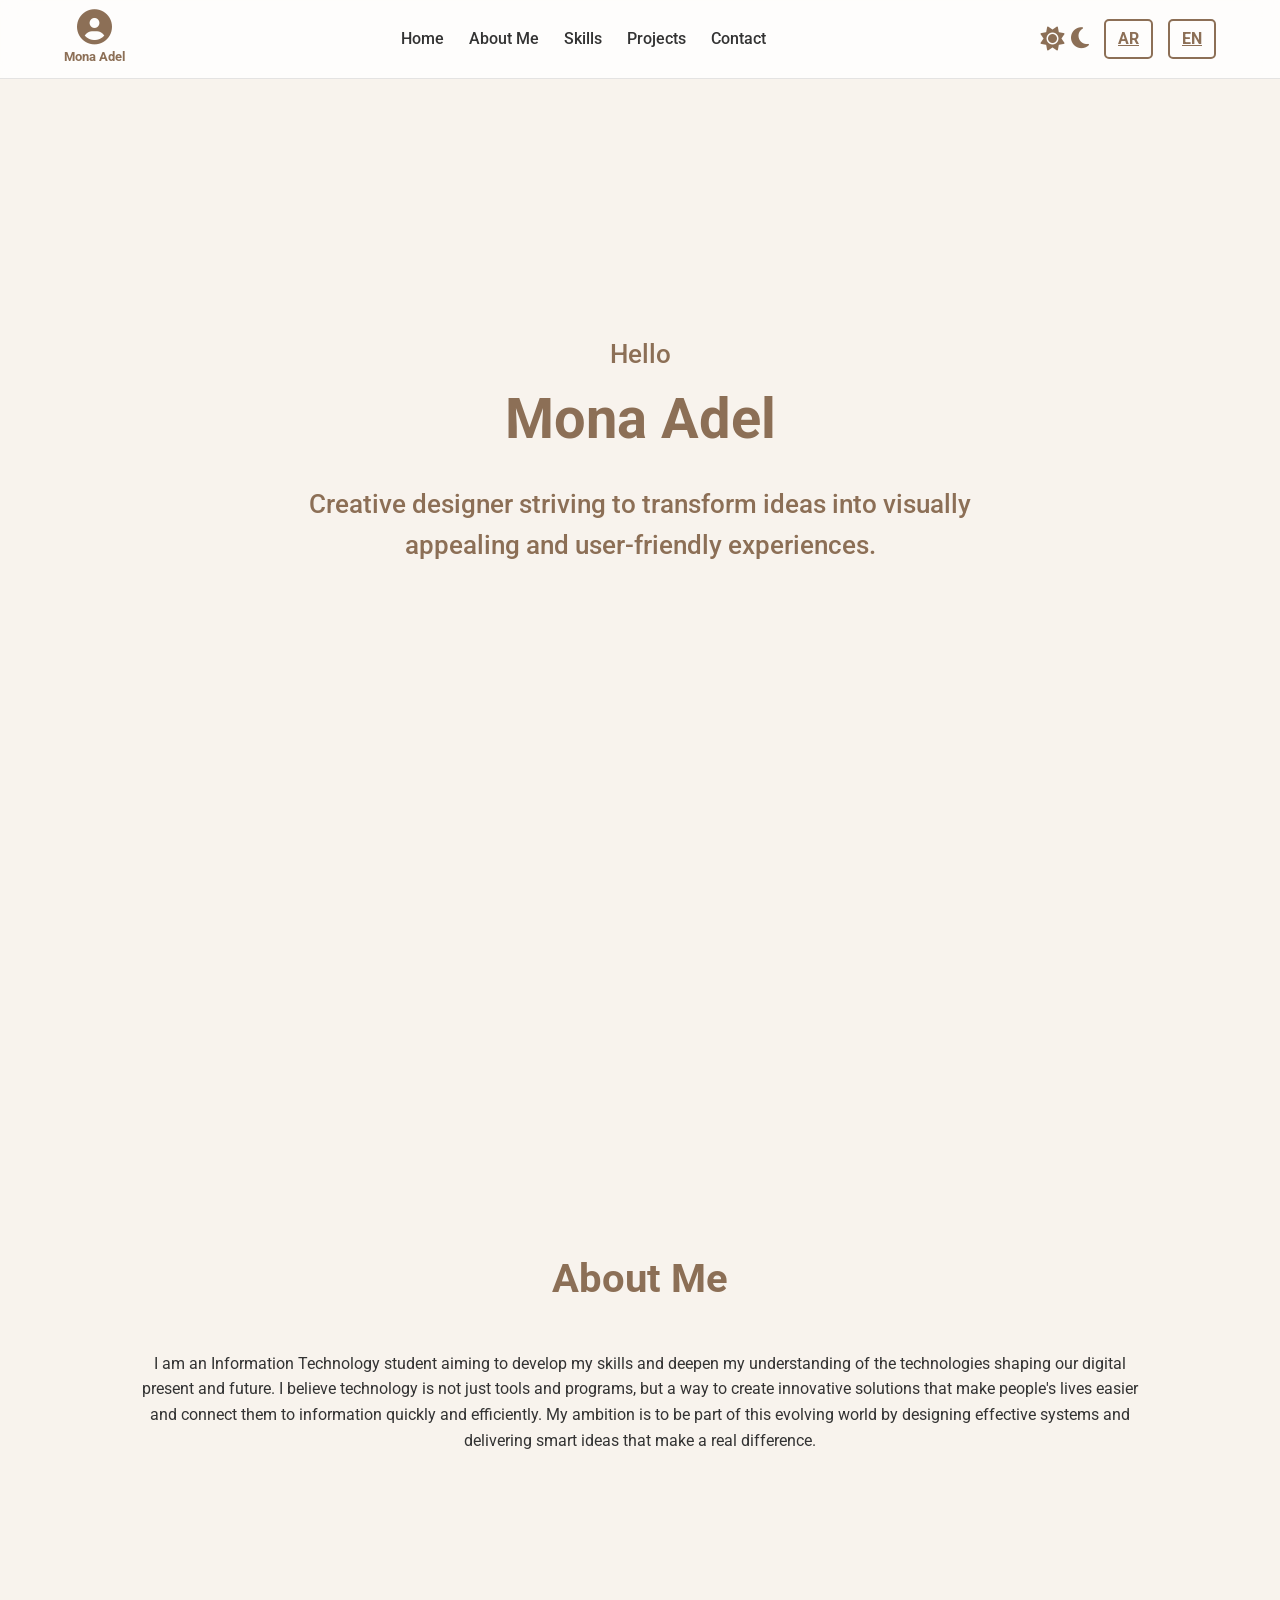
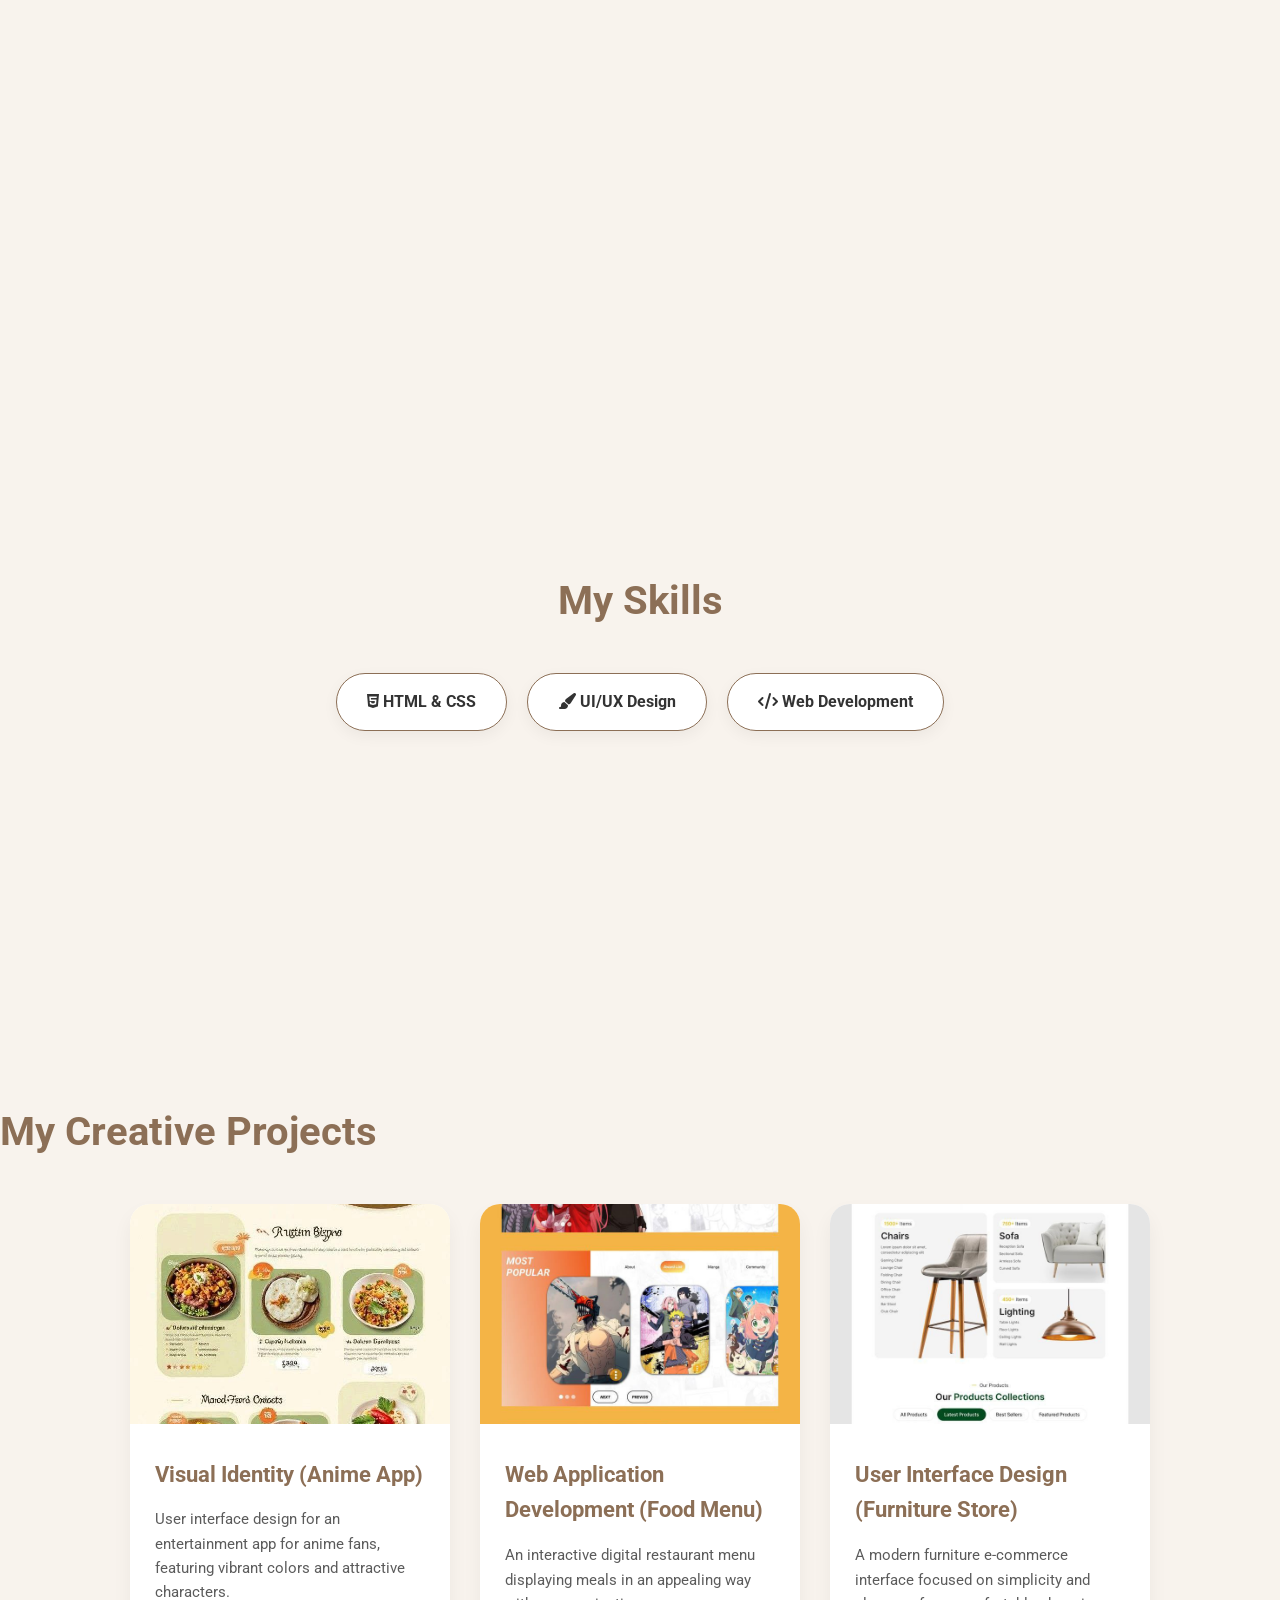
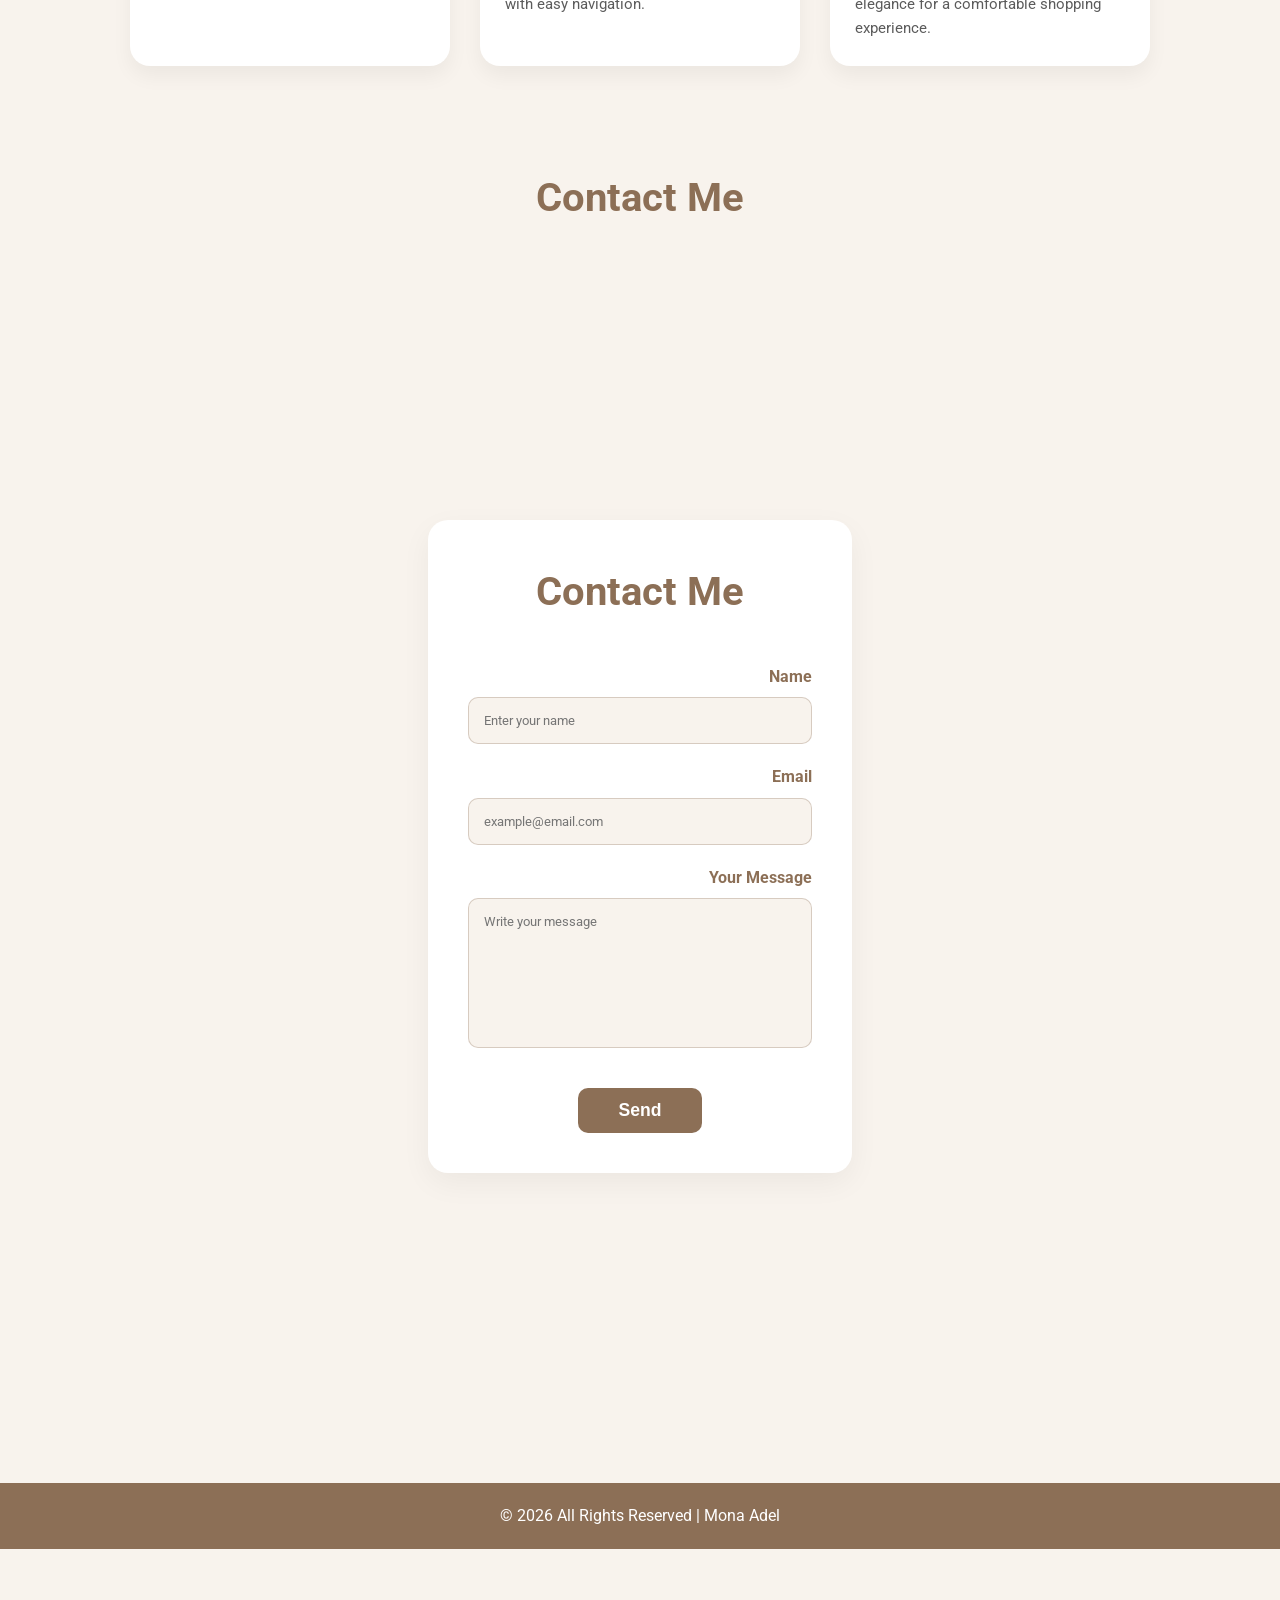
==== index1.html @ 7eb638ac "first version" ====
<!DOCTYPE html>
<html lang="en" dir="ltr">

<head>
    <meta charset="UTF-8">
    <meta name="viewport" content="width=device-width, initial-scale=1.0">
    <title>Mona Adel Page</title>
    <link rel="stylesheet" href="css/style.css">
    <link
        href="https://fonts.googleapis.com/css2?family=Poppins:wght@400;600&family=Roboto:wght@300;400;500&display=swap"
        rel="stylesheet">
    <link rel="stylesheet" href="https://cdnjs.cloudflare.com/ajax/libs/font-awesome/6.5.0/css/all.min.css">
</head>

<body>
    <input type="checkbox" id="dark-mode-toggle" style="display: none;">

    <nav class="navbar">

        <div class="nav-controls">
            <a href="index1.html" class="lang-btn">EN</a>
            <a href="index.html" class="lang-btn">AR</a>
            <label for="dark-mode-toggle" class="theme-icon">
                <i class="fas fa-moon moon-icon"></i>
                <i class="fas fa-sun sun-icon"></i>
            </label>
        </div>

        <ul class="nav-links">
            <li><a href="#contact">Contact</a></li>
            <li><a href="#projects">Projects</a></li>
            <li><a href="#skills">Skills</a></li>
            <li><a href="#about">About Me</a></li>
            <li><a href="#home">Home</a></li>
        </ul>
        </div>
        <div class="profile-section">
            <i class="fa-solid fa-user-circle"></i>
            <span>Mona Adel</span>
        </div>
    </nav>

    <section id="home" class="hero-section">
        <div class="hero-content">
            <p>Hello</p>
            <h1>Mona Adel</h1>
            <p>Creative designer striving to transform ideas into visually appealing and user-friendly experiences.</p>
        </div>
    </section>

    <section id="about" class="full-section">
        <h2 class="section-title">About Me</h2>
        <div class="section-content">
            <p>I am an Information Technology student aiming to develop my skills and deepen my understanding of the
                technologies shaping our digital present and future. I believe technology is not just tools and
                programs, but a way to create innovative solutions that make people's lives easier and connect them to
                information quickly and efficiently. My ambition is to be part of this evolving world by designing
                effective systems and delivering smart ideas that make a real difference.</p>
        </div>
    </section>

    <section id="skills" class="full-section">
        <h2 class="section-title">My Skills</h2>
        <div class="skills-grid">
            <div class="skill-item"><i class="fab fa-html5"></i> HTML & CSS</div>
            <div class="skill-item"><i class="fas fa-paint-brush"></i> UI/UX Design</div>
            <div class="skill-item"><i class="fas fa-code"></i> Web Development</div>
        </div>
    </section>

    <section id="projects" class="projects-section">
        <h2 class="section-title">My Creative Projects</h2>

        <div class="projects-container">
            <div class="project-card">
                <div class="card-image">
                    <img src="imge/photo1.jpg" alt="Anime App">
                </div>
                <div class="card-content">
                    <h3>Visual Identity (Anime App)</h3>
                    <p>User interface design for an entertainment app for anime fans, featuring vibrant colors and
                        attractive characters.</p>
                </div>
            </div>

            <div class="project-card">
                <div class="card-image">
                    <img src="imge/photo2.jpg" alt="Food Menu">
                </div>
                <div class="card-content">
                    <h3>Web Application Development (Food Menu)</h3>
                    <p>An interactive digital restaurant menu displaying meals in an appealing way with easy navigation.
                    </p>
                </div>
            </div>
            <div class="project-card">
                <div class="card-image">
                    <img src="imge/photo3.jpg" alt="Furniture Store">
                </div>
                <div class="card-content">
                    <h3>User Interface Design (Furniture Store)</h3>
                    <p>A modern furniture e-commerce interface focused on simplicity and elegance for a comfortable
                        shopping experience.</p>
                </div>
            </div>
        </div>
    </section>

    <section id="contact" class="full-section">
        <h2 class="section-title">Contact Me</h2>
        <div class="contact-links">
            <section id="contact" class="full-section">
                <div class="contact-container">
                    <h2 class="section-title">Contact Me</h2>
                    <form class="contact-form">
                        <div class="form-group">
                            <label>Name</label>
                            <input type="text" placeholder="Enter your name">
                        </div>
                        <div class="form-group">
                            <label>Email</label>
                            <input type="email" placeholder="example@email.com">
                        </div>
                        <div class="form-group">
                            <label>Your Message</label>
                            <textarea placeholder="Write your message"></textarea>
                        </div>
                        <button type="submit" class="send-btn">Send</button>
                    </form>
                </div>
            </section>

            <footer class="main-footer">
                <p>© 2026 All Rights Reserved | Mona Adel</p>
            </footer>

</body>

</html>
---- css/style.css ----
/* 1. تعريف المتغيرات والألوان الأساسية */
:root {
    --main-brown: #8C6F56;
    /* البني المستخرج من الصورة */
    --bg-light: #f8f3ed;
    /* لون بيج سادة للأقسام */
    --card-bg: #ffffff;
    /* خلفية البطاقة نهاراً */
    --text-color: #333;
    /* لون النص */
    --nav-bg: rgba(255, 255, 255, 0.8);
    --card-shadow: rgba(0, 0, 0, 0.05);
}

/* 2. إعدادات الوضع الليلي (Dark Mode) */
html:has(#dark-mode-toggle:checked) {
    --bg-light: #1a1a1a;
    /* أسود هادئ للخلفية */
    --card-bg: #2d2620;
    /* بني غامق جداً للبطاقات */
    --text-color: #f5f5f5;
    /* نص فاتح */
    --nav-bg: rgba(26, 31, 24, 0.9);
    --card-shadow: rgba(0, 0, 0, 0.3);
}

/* 3. تنسيقات عامة للموقع */
* {
    margin: 0;
    padding: 0;
    box-sizing: border-box;
}

html {
    scroll-behavior: smooth;
}

body {
    font-family: 'Segoe UI', 'Roboto', sans-serif;
    background-color: var(--bg-light);
    color: var(--text-color);
    transition: 0.4s ease;
    line-height: 1.6;
}

/* 4. تنسيق النيفبار (Navbar) */
.navbar {
    display: flex;
    justify-content: space-between;
    align-items: center;
    padding: 10px 5%;
    direction: rtl;
    background-color: var(--nav-bg);
    backdrop-filter: blur(10px);
    position: fixed;
    width: 100%;
    top: 0;
    z-index: 1000;
    border-bottom: 1px solid rgba(0, 0, 0, 0.1);
}

/* إصلاح قسم البروفايل (الاسم تحت الصورة وباللون البني) */
.profile-section {
    display: flex;
    flex-direction: column;
    /* جعل الاسم تحت الصورة */
    align-items: center;
    color: var(--main-brown) !important;
    /* لون بني دائماً */
}

.profile-section i {
    font-size: 35px;
    color: var(--main-brown);
}

.profile-section span {
    font-size: 13px;
    font-weight: bold;
    margin-top: 2px;
    color: var(--main-brown);
}

.nav-links {
    display: flex;
    gap: 25px;
    list-style: none;
}

.nav-links a {
    text-decoration: none;
    color: var(--text-color);
    font-weight: 500;
    transition: 0.3s;
}

.nav-links a:hover {
    color: var(--main-brown);
}

/* 5. تنسيق الأقسام */
.hero-section {
    height: 100vh;
    background-image: url('imge/photo.jpg');
    background-size: cover;
    background-position: center;
    background-repeat: no-repeat;
    position: relative;
    /* ضروري للتعتيم */
}

/* إصلاح: تعتيم الصفحة الرئيسية في الوضع الليلي */
html:has(#dark-mode-toggle:checked) .hero-section::after {
    content: "";
    position: absolute;
    top: 0;
    left: 0;
    width: 100%;
    height: 100%;
    background-color: rgba(0, 0, 0, 0.4);
    /* طبقة تعتيم سوداء شفافة */
}

.full-section {
    min-height: 100vh;
    padding: 100px 10%;
    display: flex;
    flex-direction: column;
    align-items: center;
    justify-content: center;
    text-align: center;
}

.section-title {
    color: var(--main-brown);
    font-size: 2.5rem;
    margin-bottom: 40px;
    font-weight: bold;
}

/* 6. تنسيق المهارات */
.skills-grid {
    display: flex;
    gap: 20px;
    flex-wrap: wrap;
    justify-content: center;
}

.skill-item {
    background: var(--card-bg);
    padding: 15px 30px;
    border-radius: 50px;
    box-shadow: 0 5px 15px var(--card-shadow);
    border: 1px solid var(--main-brown);
    font-weight: bold;
    color: var(--text-color);
}

/* 7. تنسيق المشاريع */
.projects-container {
    display: flex;
    flex-wrap: wrap;
    gap: 30px;
    justify-content: center;
}

.project-card {
    background-color: var(--card-bg);
    border-radius: 20px;
    overflow: hidden;
    width: 320px;
    box-shadow: 0 10px 20px var(--card-shadow);
    transition: all 0.4s cubic-bezier(0.175, 0.885, 0.32, 1.275);
    cursor: pointer;
}

.project-card:hover {
    transform: translateY(-15px);
    box-shadow: 0 20px 40px rgba(0, 0, 0, 0.2);
}

.card-image img {
    width: 100%;
    height: 220px;
    object-fit: cover;
}

.card-content {
    padding: 25px;
}

.card-content h3 {
    color: var(--main-brown);
    margin-bottom: 15px;
    font-size: 1.4rem;
}

.card-content p {
    color: var(--text-color);
    opacity: 0.8;
    font-size: 0.95rem;
}

/* 8. التحكم في الأيقونات وأزرار اللغة */
.nav-controls {
    display: flex;
    align-items: center;
    gap: 15px;
}

.lang-btn {
    background: none;
    border: 2px solid var(--main-brown);
    color: var(--main-brown);
    /* النص بني من البداية */
    padding: 5px 12px;
    cursor: pointer;
    border-radius: 5px;
    font-weight: bold;
    transition: 0.3s;
}

/* إصلاح: تغطية الزر باللون البني عند التأشير */
.lang-btn:hover {
    background-color: var(--main-brown);
    color: #ffffff;
}

#dark-mode-toggle {
    display: none;
}

.theme-icon {
    font-size: 24px;
    cursor: pointer;
    color: var(--main-brown);
}

.sun-icon {
    display: none;
}

html:has(#dark-mode-toggle:checked) .moon-icon {
    display: none;
}

html:has(#dark-mode-toggle:checked) .sun-icon {
    display: inline-block;
    color: #ffdb58;
}

/* 9. التوافق مع الجوال */
@media (max-width: 768px) {
    .projects-container {
        flex-direction: column;
        align-items: center;
    }

    .navbar {
        padding: 10px 2%;
    }

    .nav-links {
        display: none;
    }
}

/* تنسيق القسم الرئيسي لضمان التوسيط الكامل */
.hero-section {
    height: 100vh;
    display: flex;
    justify-content: center;
    /* توسيط أفقي */
    align-items: center;
    /* توسيط عمودي */
    text-align: center;
    position: relative;
    overflow: hidden;
}

/* تنسيق محتوى النص باللون البني */
.hero-content {
    z-index: 5;
    /* لضمان ظهوره فوق الخلفية */
    width: 100%;
    max-width: 800px;
    padding: 20px;
}

.hero-content h1 {
    font-size: 3.5rem;
    color: #8C6F56;
    /* لونك البني المعتمد */
    margin-bottom: 20px;
    font-weight: bold;
}

.hero-content p {
    font-size: 1.6rem;
    color: #8C6F56;
    /* لونك البني المعتمد */
    line-height: 1.6;
    font-weight: 500;
}

/* الوضع الليلي: تفتيح البني قليلاً ليبقى واضحاً في الظلام */
html:has(#dark-mode-toggle:checked) .hero-content h1,
html:has(#dark-mode-toggle:checked) .hero-content p {
    color: #b59a83;
    /* درجة بني فاتحة ومريحة للعين */
}

/* تنسيق قسم تواصل معي - جعل الصندوق كبيراً */
.contact-container {
    width: 90%;
    max-width: 800px;
    margin: 150px;
    background: var(--card-bg);
    padding: 40px;
    border-radius: 20px;
    box-shadow: 0 10px 30px var(--card-shadow);
    display: block;
}

.contact-form {
    display: flex;
    flex-direction: column;
    gap: 20px;
    text-align: right;
}

.form-group {
    display: flex;
    flex-direction: column;
    gap: 8px;
}

.form-group label {
    color: var(--main-brown);
    font-weight: bold;
    font-size: 1rem;
}

.form-group input,
.form-group textarea {
    padding: 15px;
    /* تكبير مساحة الكتابة قليلاً */
    border: 1px solid rgba(140, 111, 86, 0.3);
    border-radius: 10px;
    background: var(--bg-light);
    color: var(--text-color);
    font-family: inherit;
    outline: none;
    transition: 0.3s;
}

.form-group input:focus,
.form-group textarea:focus {
    border-color: var(--main-brown);
    box-shadow: 0 0 8px rgba(140, 111, 86, 0.2);
}

.form-group textarea {
    height: 150px;
    /* زيادة طول مربع الرسالة */
    resize: none;
}

/* زر الإرسال - تم تعديله ليكون في الوسط */
.send-btn {
    background-color: var(--main-brown);
    color: white;
    padding: 12px 40px;
    /* زيادة العرض الجانبي للزر ليظهر بشكل أرتب */
    border: none;
    border-radius: 10px;
    font-weight: bold;
    cursor: pointer;
    transition: 0.3s ease;
    font-size: 1.1rem;
    margin: 20px auto 0;
    /* التوسيط: margin-left و margin-right بقيمة auto */
    width: fit-content;
    /* الزر يأخذ حجم النص فقط لكي يتوسط */
    display: block;
    /* لضمان عمل التوسيط */
}

.send-btn:hover {
    background-color: #6d5642;
    transform: translateY(-2px);
}

/* --- الفوتر (الشريط البني الممتد بالكامل) --- */
.main-footer {
    background-color: #8C6F56;
    /* لونك البني المعتمد */
    color: #ffffff;
    text-align: center;
    padding: 20px 0;
    width: 100vw;
    /* يغطي عرض الشاشة بالكامل */
    position: relative;
    margin-right: calc(-50vw + 50%);
    /* سر التوسيط ليمتد للحواف */
    margin-left: calc(-50vw + 50%);
    margin-top: 60px;
}

/* --- تركيز خاص على الوضع الليلي (Dark Mode) --- */

/* 1. تحويل خلفية الصندوق للون غامق */
html:has(#dark-mode-toggle:checked) .contact-container {
    background: #2d2620;
    /* بني غامق جداً متناسق مع تصميمك */
    box-shadow: 0 10px 30px rgba(0, 0, 0, 0.3);
}

/* 2. تحويل حقول الإدخال لتناسب الظلام */
html:has(#dark-mode-toggle:checked) .form-group input,
html:has(#dark-mode-toggle:checked) .form-group textarea {
    background-color: #1a1a1a;
    border: 1px solid #4a3f35;
    color: #f8f3ed;
}

/* 3. تغيير لون شريط الحقوق في الليل ليصبح أكثر فخامة */
html:has(#dark-mode-toggle:checked) .main-footer {
    background-color: #1a1510;
    /* درجة أغمق لراحة العين */
    border-top: 1px solid #8C6F56;
}

/* 4. تغيير لون نصوص العناوين داخل الصندوق في الليل */
html:has(#dark-mode-toggle:checked) .form-group label,
html:has(#dark-mode-toggle:checked) .section-title {
    color: #b59a83;
    /* بني فاتح يلمع في الظلام */
}
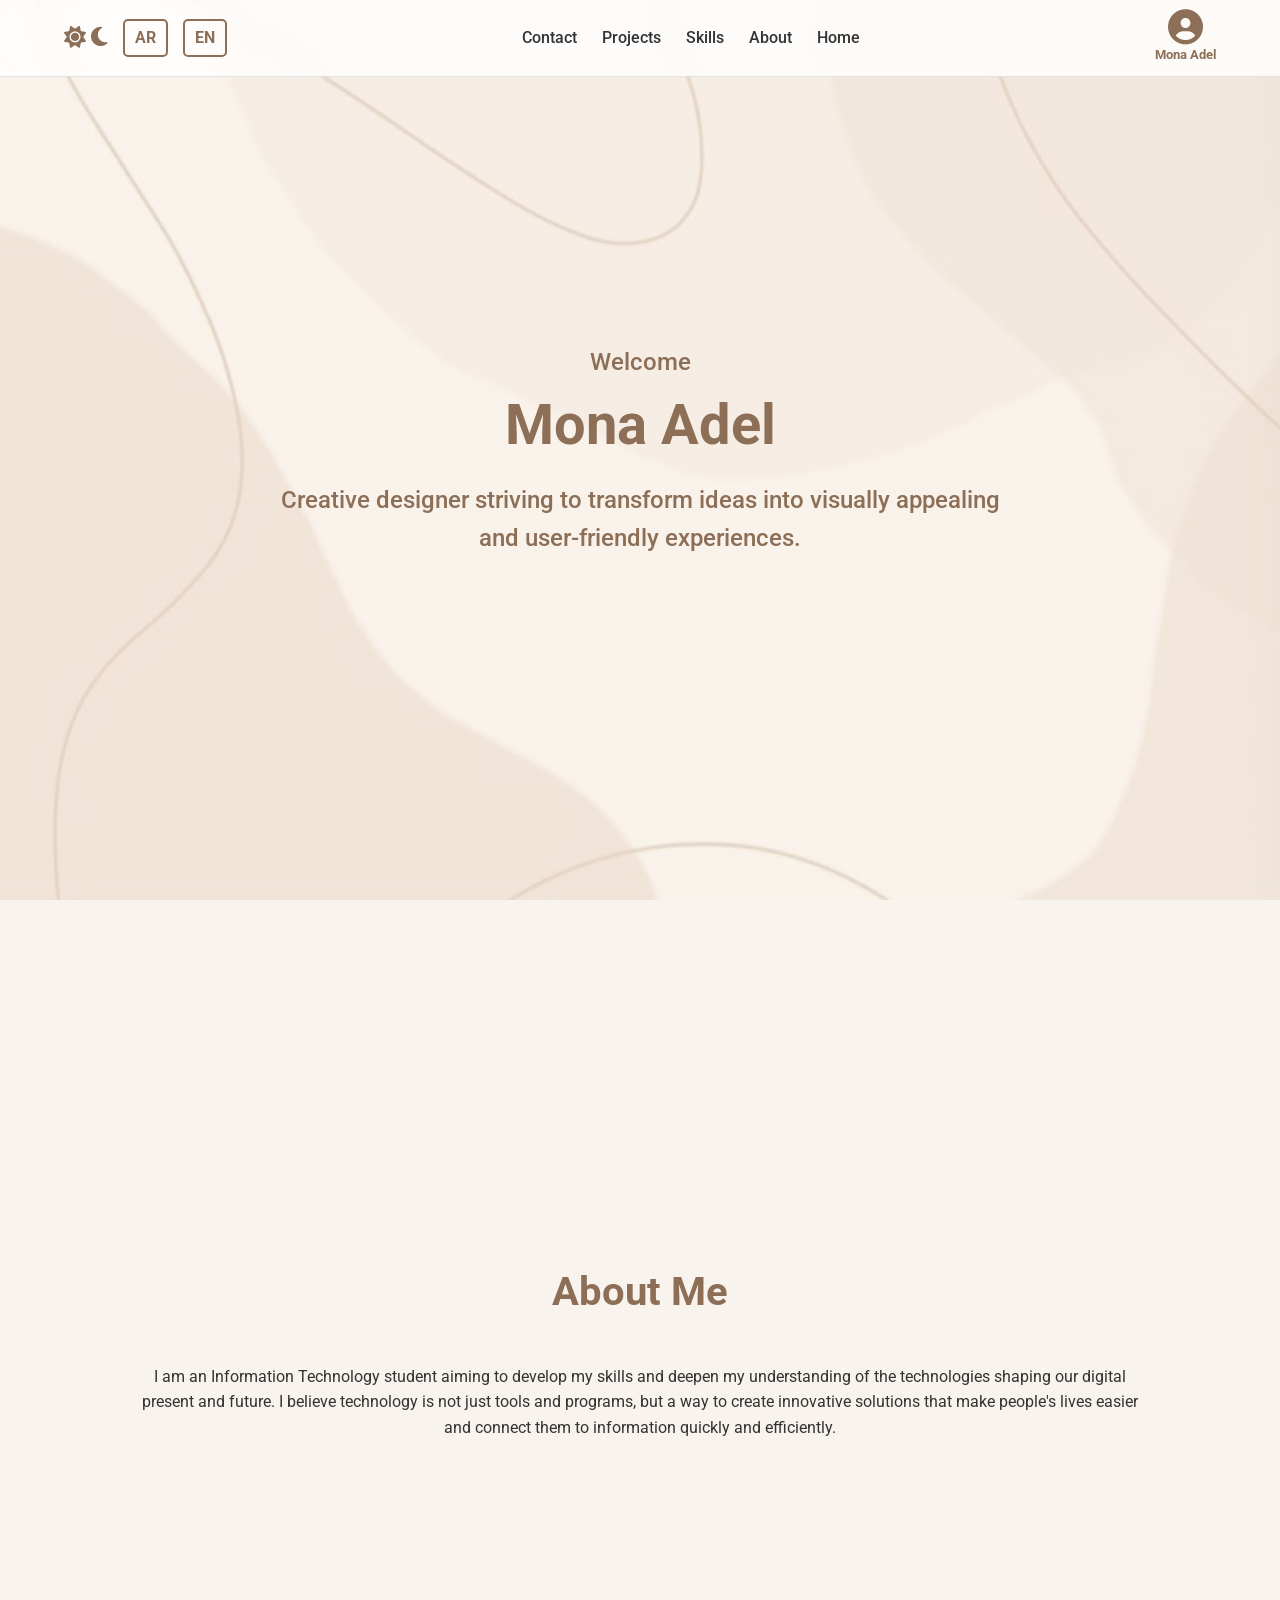
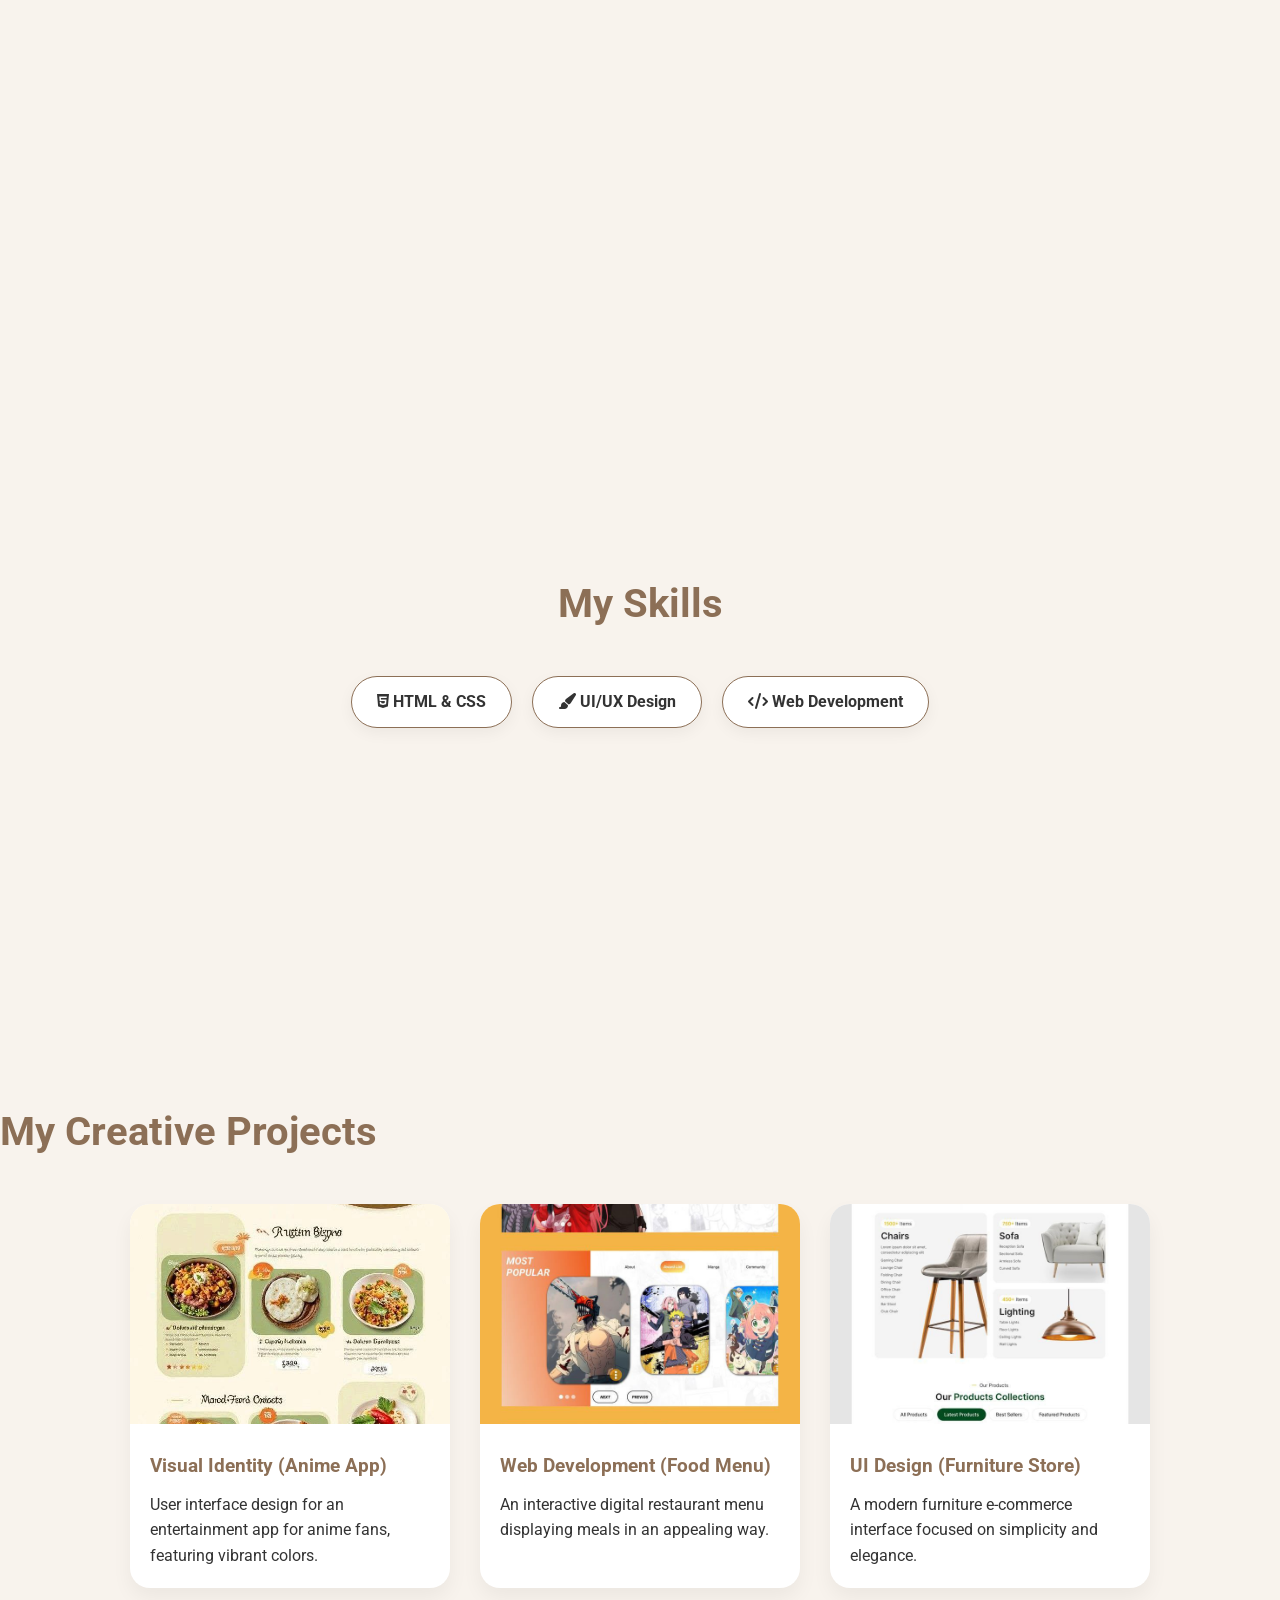
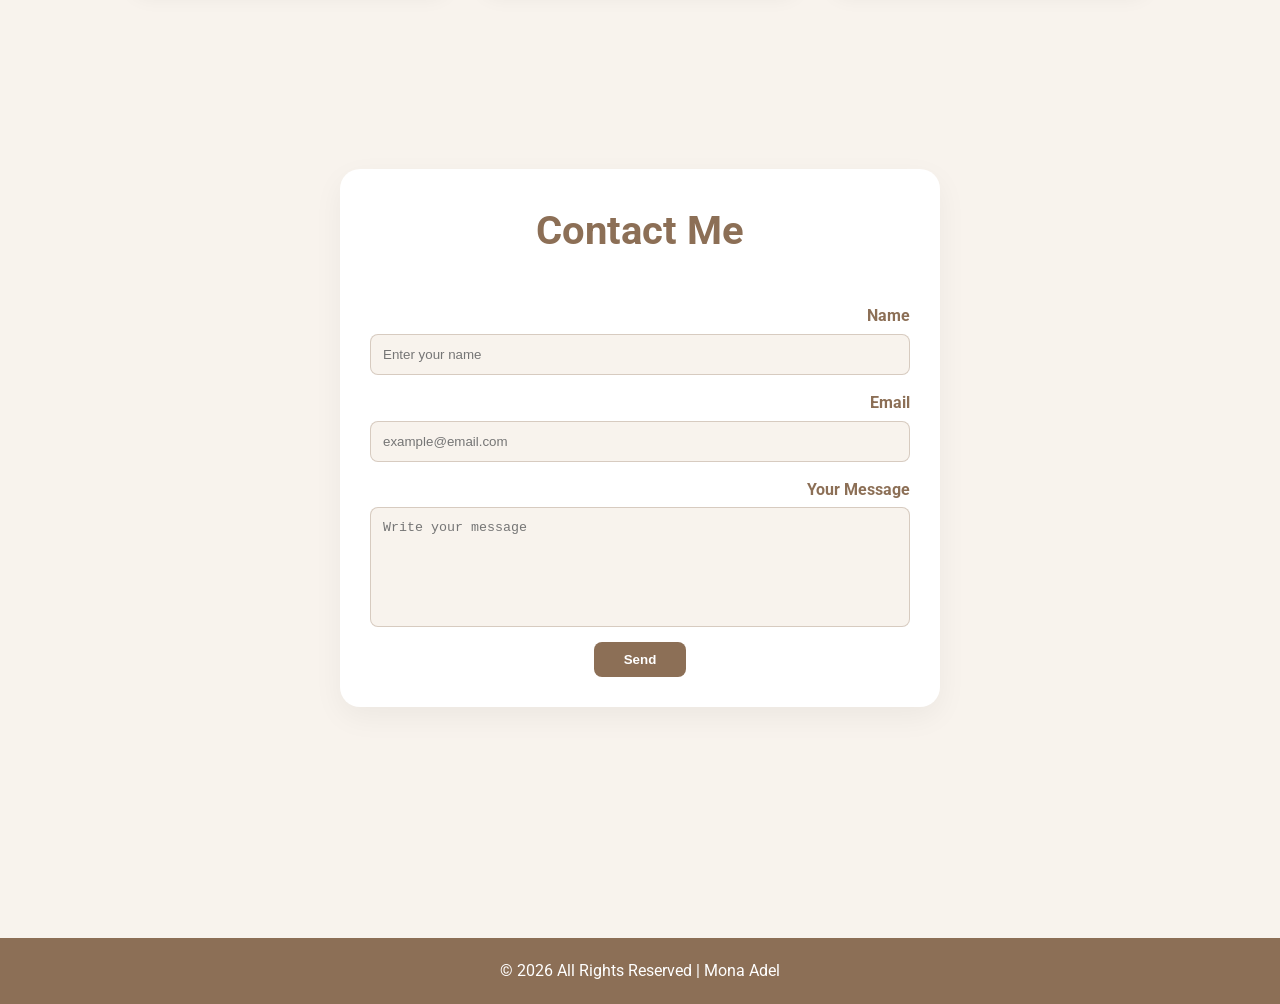
==== commit a258ab20: "Fixed image issue and improved mobile responsiveness" ====
--- a/index1.html
+++ b/index1.html
@@ -4,7 +4,7 @@
 <head>
     <meta charset="UTF-8">
     <meta name="viewport" content="width=device-width, initial-scale=1.0">
-    <title>Mona Adel Page</title>
+    <title>Mona Adel | Portfolio</title>
     <link rel="stylesheet" href="css/style.css">
     <link
         href="https://fonts.googleapis.com/css2?family=Poppins:wght@400;600&family=Roboto:wght@300;400;500&display=swap"
@@ -16,6 +16,18 @@
     <input type="checkbox" id="dark-mode-toggle" style="display: none;">
 
     <nav class="navbar">
+        <div class="profile-section">
+            <i class="fa-solid fa-user-circle"></i>
+            <span>Mona Adel</span>
+        </div>
+
+        <ul class="nav-links">
+            <li><a href="#home">Home</a></li>
+            <li><a href="#about">About</a></li>
+            <li><a href="#skills">Skills</a></li>
+            <li><a href="#projects">Projects</a></li>
+            <li><a href="#contact">Contact</a></li>
+        </ul>
 
         <div class="nav-controls">
             <a href="index1.html" class="lang-btn">EN</a>
@@ -25,24 +37,11 @@
                 <i class="fas fa-sun sun-icon"></i>
             </label>
         </div>
-
-        <ul class="nav-links">
-            <li><a href="#contact">Contact</a></li>
-            <li><a href="#projects">Projects</a></li>
-            <li><a href="#skills">Skills</a></li>
-            <li><a href="#about">About Me</a></li>
-            <li><a href="#home">Home</a></li>
-        </ul>
-        </div>
-        <div class="profile-section">
-            <i class="fa-solid fa-user-circle"></i>
-            <span>Mona Adel</span>
-        </div>
     </nav>
 
     <section id="home" class="hero-section">
         <div class="hero-content">
-            <p>Hello</p>
+            <p>Welcome</p>
             <h1>Mona Adel</h1>
             <p>Creative designer striving to transform ideas into visually appealing and user-friendly experiences.</p>
         </div>
@@ -54,8 +53,7 @@
             <p>I am an Information Technology student aiming to develop my skills and deepen my understanding of the
                 technologies shaping our digital present and future. I believe technology is not just tools and
                 programs, but a way to create innovative solutions that make people's lives easier and connect them to
-                information quickly and efficiently. My ambition is to be part of this evolving world by designing
-                effective systems and delivering smart ideas that make a real difference.</p>
+                information quickly and efficiently.</p>
         </div>
     </section>
 
@@ -70,7 +68,6 @@
 
     <section id="projects" class="projects-section">
         <h2 class="section-title">My Creative Projects</h2>
-
         <div class="projects-container">
             <div class="project-card">
                 <div class="card-image">
@@ -78,19 +75,16 @@
                 </div>
                 <div class="card-content">
                     <h3>Visual Identity (Anime App)</h3>
-                    <p>User interface design for an entertainment app for anime fans, featuring vibrant colors and
-                        attractive characters.</p>
+                    <p>User interface design for an entertainment app for anime fans, featuring vibrant colors.</p>
                 </div>
             </div>
-
             <div class="project-card">
                 <div class="card-image">
                     <img src="imge/photo2.jpg" alt="Food Menu">
                 </div>
                 <div class="card-content">
-                    <h3>Web Application Development (Food Menu)</h3>
-                    <p>An interactive digital restaurant menu displaying meals in an appealing way with easy navigation.
-                    </p>
+                    <h3>Web Development (Food Menu)</h3>
+                    <p>An interactive digital restaurant menu displaying meals in an appealing way.</p>
                 </div>
             </div>
             <div class="project-card">
@@ -98,41 +92,36 @@
                     <img src="imge/photo3.jpg" alt="Furniture Store">
                 </div>
                 <div class="card-content">
-                    <h3>User Interface Design (Furniture Store)</h3>
-                    <p>A modern furniture e-commerce interface focused on simplicity and elegance for a comfortable
-                        shopping experience.</p>
+                    <h3>UI Design (Furniture Store)</h3>
+                    <p>A modern furniture e-commerce interface focused on simplicity and elegance.</p>
                 </div>
             </div>
         </div>
     </section>
+    <section id="contact" class="full-section">
+        <div class="contact-container">
+            <h2 class="section-title">Contact Me</h2>
+            <form class="contact-form">
+                <div class="form-group">
+                    <label>Name</label>
+                    <input type="text" placeholder="Enter your name" required>
+                </div>
+                <div class="form-group">
+                    <label>Email</label>
+                    <input type="email" placeholder="example@email.com" required>
+                </div>
+                <div class="form-group">
+                    <label>Your Message</label>
+                    <textarea placeholder="Write your message" required></textarea>
+                </div>
+                <button type="submit" class="send-btn">Send</button>
+            </form>
+        </div>
+    </section>
 
-    <section id="contact" class="full-section">
-        <h2 class="section-title">Contact Me</h2>
-        <div class="contact-links">
-            <section id="contact" class="full-section">
-                <div class="contact-container">
-                    <h2 class="section-title">Contact Me</h2>
-                    <form class="contact-form">
-                        <div class="form-group">
-                            <label>Name</label>
-                            <input type="text" placeholder="Enter your name">
-                        </div>
-                        <div class="form-group">
-                            <label>Email</label>
-                            <input type="email" placeholder="example@email.com">
-                        </div>
-                        <div class="form-group">
-                            <label>Your Message</label>
-                            <textarea placeholder="Write your message"></textarea>
-                        </div>
-                        <button type="submit" class="send-btn">Send</button>
-                    </form>
-                </div>
-            </section>
-
-            <footer class="main-footer">
-                <p>© 2026 All Rights Reserved | Mona Adel</p>
-            </footer>
+    <footer class="main-footer">
+        <p>© 2026 All Rights Reserved | Mona Adel</p>
+    </footer>
 
 </body>
 
--- a/css/style.css
+++ b/css/style.css
@@ -1,30 +1,27 @@
-/* 1. تعريف المتغيرات والألوان الأساسية */
+/* =========================================
+   1. المتغيرات والوضع الليلي (Root & Dark Mode)
+   ========================================= */
 :root {
     --main-brown: #8C6F56;
-    /* البني المستخرج من الصورة */
     --bg-light: #f8f3ed;
-    /* لون بيج سادة للأقسام */
     --card-bg: #ffffff;
-    /* خلفية البطاقة نهاراً */
     --text-color: #333;
-    /* لون النص */
     --nav-bg: rgba(255, 255, 255, 0.8);
     --card-shadow: rgba(0, 0, 0, 0.05);
-}
-
-/* 2. إعدادات الوضع الليلي (Dark Mode) */
+    --transition: 0.4s ease;
+}
+
 html:has(#dark-mode-toggle:checked) {
     --bg-light: #1a1a1a;
-    /* أسود هادئ للخلفية */
     --card-bg: #2d2620;
-    /* بني غامق جداً للبطاقات */
     --text-color: #f5f5f5;
-    /* نص فاتح */
     --nav-bg: rgba(26, 31, 24, 0.9);
     --card-shadow: rgba(0, 0, 0, 0.3);
 }
 
-/* 3. تنسيقات عامة للموقع */
+/* =========================================
+   2. الإعدادات العامة (General Styles)
+   ========================================= */
 * {
     margin: 0;
     padding: 0;
@@ -39,11 +36,15 @@
     font-family: 'Segoe UI', 'Roboto', sans-serif;
     background-color: var(--bg-light);
     color: var(--text-color);
-    transition: 0.4s ease;
+    transition: var(--transition);
     line-height: 1.6;
-}
-
-/* 4. تنسيق النيفبار (Navbar) */
+    overflow-x: hidden;
+    /* لمنع التمرير الأفقي بسبب الفوتر */
+}
+
+/* =========================================
+   3. النيفبار (Navbar)
+   ========================================= */
 .navbar {
     display: flex;
     justify-content: space-between;
@@ -59,26 +60,20 @@
     border-bottom: 1px solid rgba(0, 0, 0, 0.1);
 }
 
-/* إصلاح قسم البروفايل (الاسم تحت الصورة وباللون البني) */
 .profile-section {
     display: flex;
     flex-direction: column;
-    /* جعل الاسم تحت الصورة */
-    align-items: center;
-    color: var(--main-brown) !important;
-    /* لون بني دائماً */
+    align-items: center;
+    color: var(--main-brown);
 }
 
 .profile-section i {
     font-size: 35px;
-    color: var(--main-brown);
 }
 
 .profile-section span {
     font-size: 13px;
     font-weight: bold;
-    margin-top: 2px;
-    color: var(--main-brown);
 }
 
 .nav-links {
@@ -98,29 +93,39 @@
     color: var(--main-brown);
 }
 
-/* 5. تنسيق الأقسام */
+/* =========================================
+   4. الصفحة الرئيسية (Hero Section)
+   ========================================= */
 .hero-section {
     height: 100vh;
-    background-image: url('imge/photo.jpg');
-    background-size: cover;
-    background-position: center;
-    background-repeat: no-repeat;
-    position: relative;
-    /* ضروري للتعتيم */
-}
-
-/* إصلاح: تعتيم الصفحة الرئيسية في الوضع الليلي */
-html:has(#dark-mode-toggle:checked) .hero-section::after {
-    content: "";
-    position: absolute;
-    top: 0;
-    left: 0;
-    width: 100%;
-    height: 100%;
-    background-color: rgba(0, 0, 0, 0.4);
-    /* طبقة تعتيم سوداء شفافة */
-}
-
+    background: linear-gradient(rgba(248, 243, 237, 0.7), rgba(248, 243, 237, 0.7)),
+        url('../imge/photo.jpg') no-repeat center center/cover;
+    display: flex;
+    justify-content: center;
+    align-items: center;
+    text-align: center;
+}
+
+.hero-content {
+    max-width: 800px;
+    padding: 20px;
+}
+
+.hero-content h1 {
+    font-size: 3.5rem;
+    color: var(--main-brown);
+    margin-bottom: 10px;
+}
+
+.hero-content p {
+    font-size: 1.5rem;
+    color: var(--main-brown);
+    font-weight: 500;
+}
+
+/* =========================================
+   5. تنسيقات الأقسام العامة (Sections)
+   ========================================= */
 .full-section {
     min-height: 100vh;
     padding: 100px 10%;
@@ -135,10 +140,11 @@
     color: var(--main-brown);
     font-size: 2.5rem;
     margin-bottom: 40px;
-    font-weight: bold;
-}
-
-/* 6. تنسيق المهارات */
+}
+
+/* =========================================
+   6. المهارات والمشاريع (Skills & Projects)
+   ========================================= */
 .skills-grid {
     display: flex;
     gap: 20px;
@@ -148,20 +154,19 @@
 
 .skill-item {
     background: var(--card-bg);
-    padding: 15px 30px;
+    padding: 12px 25px;
     border-radius: 50px;
     box-shadow: 0 5px 15px var(--card-shadow);
     border: 1px solid var(--main-brown);
     font-weight: bold;
-    color: var(--text-color);
-}
-
-/* 7. تنسيق المشاريع */
+}
+
 .projects-container {
     display: flex;
     flex-wrap: wrap;
     gap: 30px;
     justify-content: center;
+    width: 100%;
 }
 
 .project-card {
@@ -170,13 +175,12 @@
     overflow: hidden;
     width: 320px;
     box-shadow: 0 10px 20px var(--card-shadow);
-    transition: all 0.4s cubic-bezier(0.175, 0.885, 0.32, 1.275);
-    cursor: pointer;
+    transition: 0.4s cubic-bezier(0.175, 0.885, 0.32, 1.275);
 }
 
 .project-card:hover {
-    transform: translateY(-15px);
-    box-shadow: 0 20px 40px rgba(0, 0, 0, 0.2);
+    transform: translateY(-10px);
+    box-shadow: 0 15px 30px rgba(0, 0, 0, 0.2);
 }
 
 .card-image img {
@@ -186,22 +190,17 @@
 }
 
 .card-content {
-    padding: 25px;
+    padding: 20px;
 }
 
 .card-content h3 {
     color: var(--main-brown);
-    margin-bottom: 15px;
-    font-size: 1.4rem;
-}
-
-.card-content p {
-    color: var(--text-color);
-    opacity: 0.8;
-    font-size: 0.95rem;
-}
-
-/* 8. التحكم في الأيقونات وأزرار اللغة */
+    margin-bottom: 10px;
+}
+
+/* =========================================
+   7. أدوات التحكم (Controls & Toggle)
+   ========================================= */
 .nav-controls {
     display: flex;
     align-items: center;
@@ -209,29 +208,22 @@
 }
 
 .lang-btn {
-    background: none;
+    text-decoration: none;
     border: 2px solid var(--main-brown);
     color: var(--main-brown);
-    /* النص بني من البداية */
-    padding: 5px 12px;
-    cursor: pointer;
+    padding: 4px 10px;
     border-radius: 5px;
     font-weight: bold;
     transition: 0.3s;
 }
 
-/* إصلاح: تغطية الزر باللون البني عند التأشير */
 .lang-btn:hover {
-    background-color: var(--main-brown);
-    color: #ffffff;
-}
-
-#dark-mode-toggle {
-    display: none;
+    background: var(--main-brown);
+    color: #fff;
 }
 
 .theme-icon {
-    font-size: 24px;
+    font-size: 22px;
     cursor: pointer;
     color: var(--main-brown);
 }
@@ -240,200 +232,125 @@
     display: none;
 }
 
+/* تبديل الأيقونات */
 html:has(#dark-mode-toggle:checked) .moon-icon {
     display: none;
 }
 
 html:has(#dark-mode-toggle:checked) .sun-icon {
-    display: inline-block;
+    display: block;
     color: #ffdb58;
 }
 
-/* 9. التوافق مع الجوال */
-@media (max-width: 768px) {
-    .projects-container {
-        flex-direction: column;
-        align-items: center;
-    }
-
-    .navbar {
-        padding: 10px 2%;
-    }
-
-    .nav-links {
-        display: none;
-    }
-}
-
-/* تنسيق القسم الرئيسي لضمان التوسيط الكامل */
-.hero-section {
-    height: 100vh;
-    display: flex;
-    justify-content: center;
-    /* توسيط أفقي */
-    align-items: center;
-    /* توسيط عمودي */
-    text-align: center;
-    position: relative;
-    overflow: hidden;
-}
-
-/* تنسيق محتوى النص باللون البني */
-.hero-content {
-    z-index: 5;
-    /* لضمان ظهوره فوق الخلفية */
+/* =========================================
+   8. قسم التواصل (Contact Form)
+   ========================================= */
+.contact-container {
     width: 100%;
-    max-width: 800px;
-    padding: 20px;
-}
-
-.hero-content h1 {
-    font-size: 3.5rem;
-    color: #8C6F56;
-    /* لونك البني المعتمد */
-    margin-bottom: 20px;
-    font-weight: bold;
-}
-
-.hero-content p {
-    font-size: 1.6rem;
-    color: #8C6F56;
-    /* لونك البني المعتمد */
-    line-height: 1.6;
-    font-weight: 500;
-}
-
-/* الوضع الليلي: تفتيح البني قليلاً ليبقى واضحاً في الظلام */
-html:has(#dark-mode-toggle:checked) .hero-content h1,
-html:has(#dark-mode-toggle:checked) .hero-content p {
-    color: #b59a83;
-    /* درجة بني فاتحة ومريحة للعين */
-}
-
-/* تنسيق قسم تواصل معي - جعل الصندوق كبيراً */
-.contact-container {
-    width: 90%;
-    max-width: 800px;
-    margin: 150px;
+    max-width: 600px;
     background: var(--card-bg);
-    padding: 40px;
+    padding: 30px;
     border-radius: 20px;
     box-shadow: 0 10px 30px var(--card-shadow);
-    display: block;
 }
 
 .contact-form {
     display: flex;
     flex-direction: column;
-    gap: 20px;
+    gap: 15px;
     text-align: right;
 }
 
 .form-group {
     display: flex;
     flex-direction: column;
-    gap: 8px;
+    gap: 5px;
 }
 
 .form-group label {
     color: var(--main-brown);
     font-weight: bold;
-    font-size: 1rem;
 }
 
 .form-group input,
 .form-group textarea {
-    padding: 15px;
-    /* تكبير مساحة الكتابة قليلاً */
+    padding: 12px;
     border: 1px solid rgba(140, 111, 86, 0.3);
-    border-radius: 10px;
+    border-radius: 8px;
     background: var(--bg-light);
     color: var(--text-color);
-    font-family: inherit;
     outline: none;
+}
+
+.form-group textarea {
+    height: 120px;
+    resize: none;
+}
+
+.send-btn {
+    background: var(--main-brown);
+    color: #fff;
+    padding: 10px 30px;
+    border: none;
+    border-radius: 8px;
+    font-weight: bold;
+    cursor: pointer;
+    align-self: center;
     transition: 0.3s;
 }
 
-.form-group input:focus,
-.form-group textarea:focus {
-    border-color: var(--main-brown);
-    box-shadow: 0 0 8px rgba(140, 111, 86, 0.2);
-}
-
-.form-group textarea {
-    height: 150px;
-    /* زيادة طول مربع الرسالة */
-    resize: none;
-}
-
-/* زر الإرسال - تم تعديله ليكون في الوسط */
-.send-btn {
+.send-btn:hover {
+    opacity: 0.9;
+    transform: scale(1.05);
+}
+
+/* =========================================
+   10. التوافق مع الجوال (Responsive Design)
+   ========================================= */
+@media (max-width: 768px) {
+    .navbar {
+        flex-wrap: wrap;
+        /* يسمح للعناصر بالنزول لسطر جديد عند ضيق المساحة */
+        justify-content: center;
+        /* يضمن بقاء العناصر في المنتصف */
+        gap: 15px;
+        padding: 10px;
+    }
+
+    .nav-links {
+        order: 2;
+        /* يجعل الروابط تظهر في السطر الثاني */
+        width: 100%;
+        /* تأخذ العرض كامل لضمان التنسيق */
+        justify-content: center;
+        gap: 15px;
+        font-size: 0.85rem;
+    }
+
+    .profile-section {
+        order: 1;
+        /* يبقى البروفايل في الأعلى */
+    }
+
+    .nav-controls {
+        order: 1;
+        /* تبقى أزرار اللغة والوضع الليلي في الأعلى بجانب البروفايل */
+    }
+
+    /* تصغير نصوص الهيرو لتناسب الشاشة الصغيرة */
+    .hero-content h1 {
+        font-size: 2.2rem;
+    }
+
+    .hero-content p {
+        font-size: 1.1rem;
+    }
+}
+
+.main-footer {
     background-color: var(--main-brown);
-    color: white;
-    padding: 12px 40px;
-    /* زيادة العرض الجانبي للزر ليظهر بشكل أرتب */
-    border: none;
-    border-radius: 10px;
-    font-weight: bold;
-    cursor: pointer;
-    transition: 0.3s ease;
-    font-size: 1.1rem;
-    margin: 20px auto 0;
-    /* التوسيط: margin-left و margin-right بقيمة auto */
-    width: fit-content;
-    /* الزر يأخذ حجم النص فقط لكي يتوسط */
-    display: block;
-    /* لضمان عمل التوسيط */
-}
-
-.send-btn:hover {
-    background-color: #6d5642;
-    transform: translateY(-2px);
-}
-
-/* --- الفوتر (الشريط البني الممتد بالكامل) --- */
-.main-footer {
-    background-color: #8C6F56;
-    /* لونك البني المعتمد */
-    color: #ffffff;
+    color: #fff;
     text-align: center;
     padding: 20px 0;
-    width: 100vw;
-    /* يغطي عرض الشاشة بالكامل */
-    position: relative;
-    margin-right: calc(-50vw + 50%);
-    /* سر التوسيط ليمتد للحواف */
-    margin-left: calc(-50vw + 50%);
-    margin-top: 60px;
-}
-
-/* --- تركيز خاص على الوضع الليلي (Dark Mode) --- */
-
-/* 1. تحويل خلفية الصندوق للون غامق */
-html:has(#dark-mode-toggle:checked) .contact-container {
-    background: #2d2620;
-    /* بني غامق جداً متناسق مع تصميمك */
-    box-shadow: 0 10px 30px rgba(0, 0, 0, 0.3);
-}
-
-/* 2. تحويل حقول الإدخال لتناسب الظلام */
-html:has(#dark-mode-toggle:checked) .form-group input,
-html:has(#dark-mode-toggle:checked) .form-group textarea {
-    background-color: #1a1a1a;
-    border: 1px solid #4a3f35;
-    color: #f8f3ed;
-}
-
-/* 3. تغيير لون شريط الحقوق في الليل ليصبح أكثر فخامة */
-html:has(#dark-mode-toggle:checked) .main-footer {
-    background-color: #1a1510;
-    /* درجة أغمق لراحة العين */
-    border-top: 1px solid #8C6F56;
-}
-
-/* 4. تغيير لون نصوص العناوين داخل الصندوق في الليل */
-html:has(#dark-mode-toggle:checked) .form-group label,
-html:has(#dark-mode-toggle:checked) .section-title {
-    color: #b59a83;
-    /* بني فاتح يلمع في الظلام */
+    margin-top: 50px;
 }
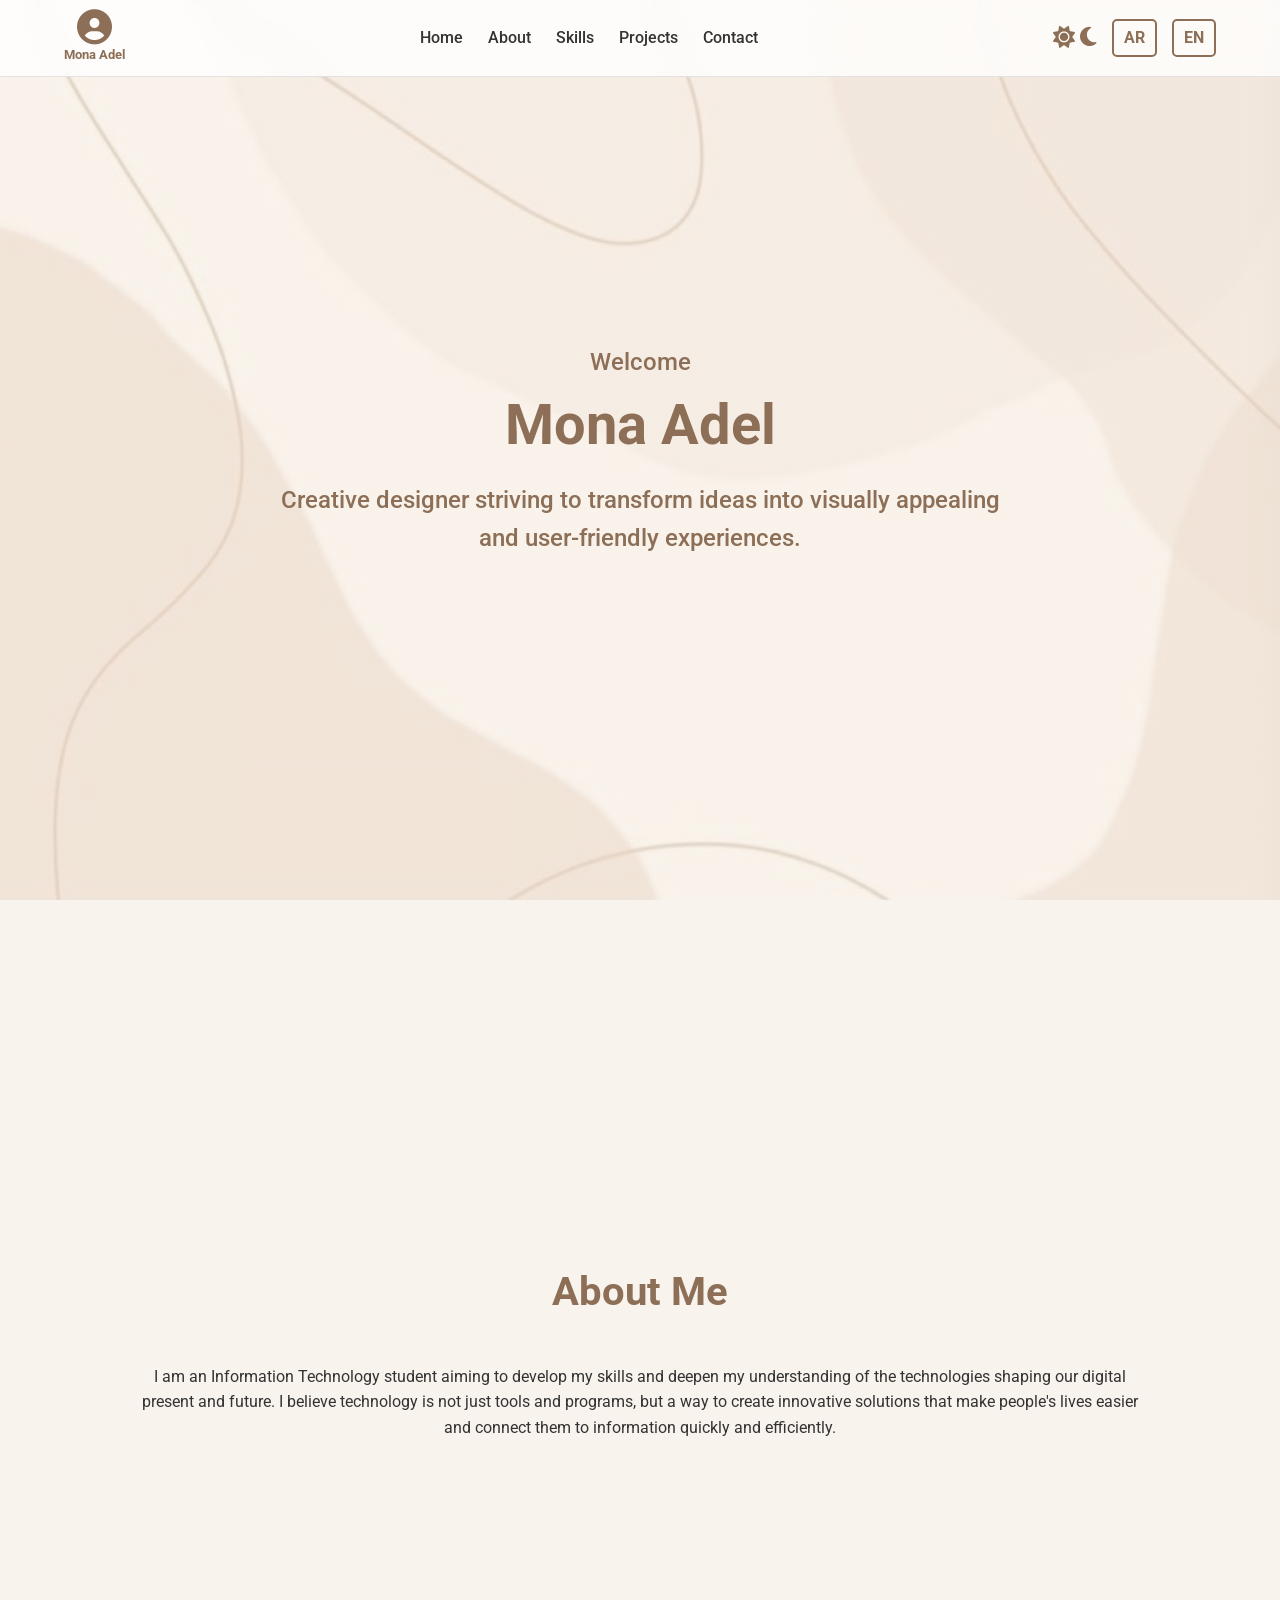
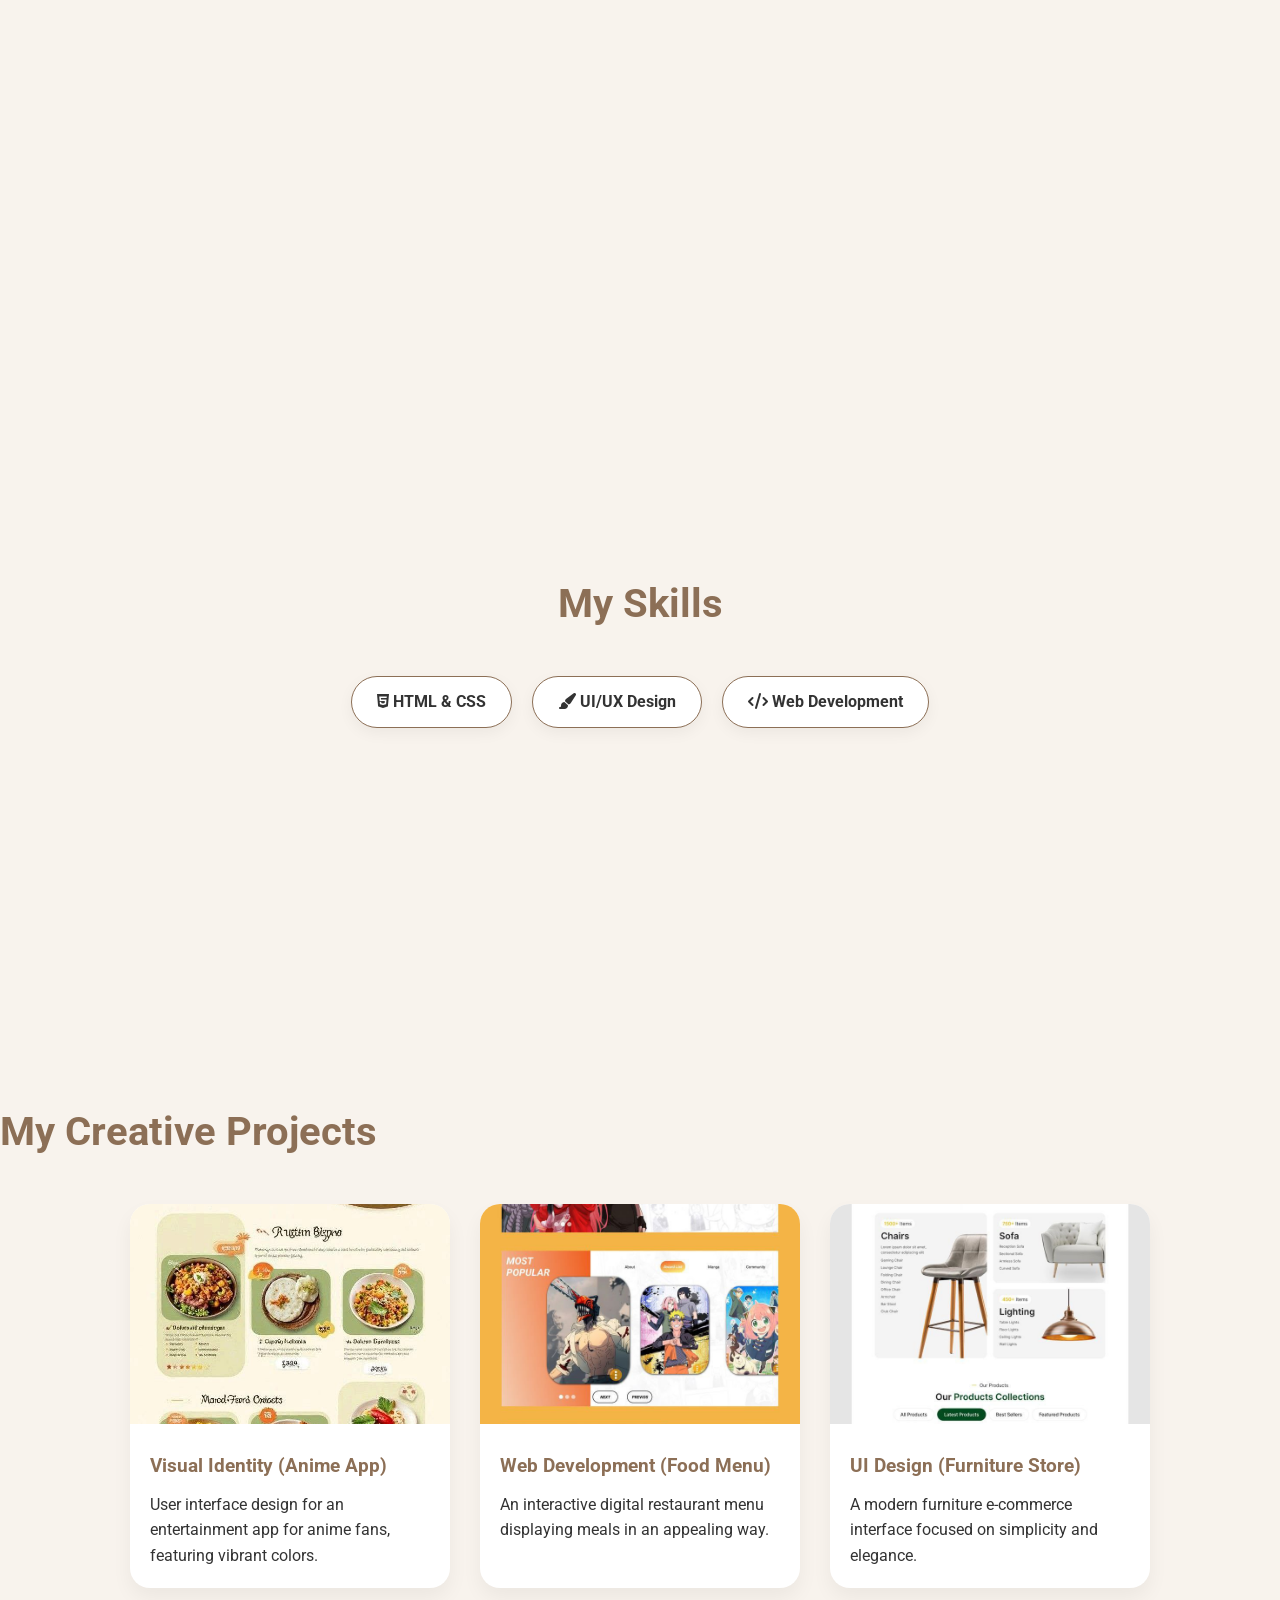
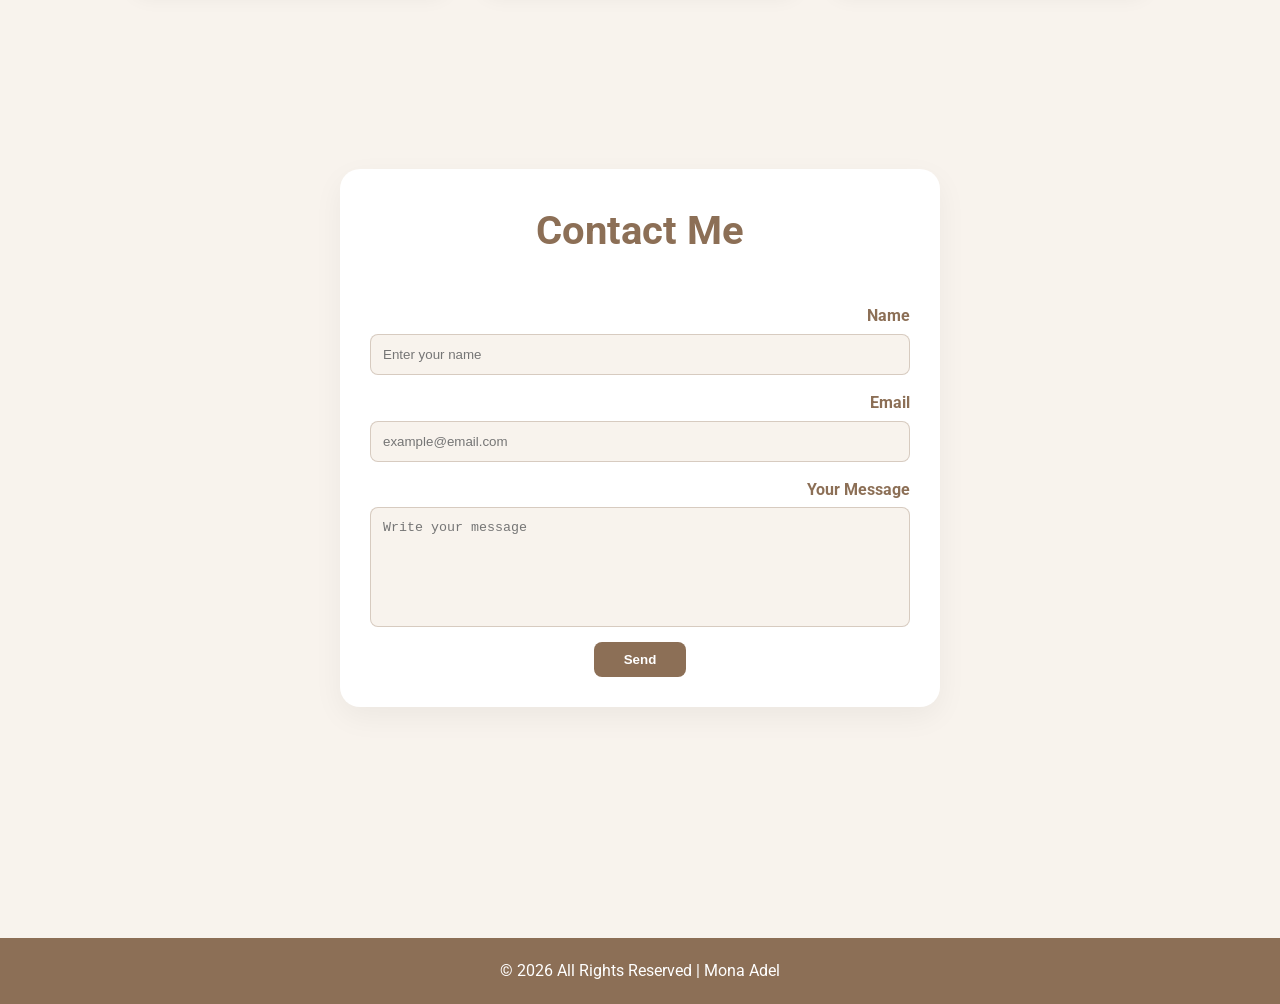
==== commit 9fe5cf0c: "Updated navigation bar design" ====
--- a/index1.html
+++ b/index1.html
@@ -16,18 +16,6 @@
     <input type="checkbox" id="dark-mode-toggle" style="display: none;">
 
     <nav class="navbar">
-        <div class="profile-section">
-            <i class="fa-solid fa-user-circle"></i>
-            <span>Mona Adel</span>
-        </div>
-
-        <ul class="nav-links">
-            <li><a href="#home">Home</a></li>
-            <li><a href="#about">About</a></li>
-            <li><a href="#skills">Skills</a></li>
-            <li><a href="#projects">Projects</a></li>
-            <li><a href="#contact">Contact</a></li>
-        </ul>
 
         <div class="nav-controls">
             <a href="index1.html" class="lang-btn">EN</a>
@@ -37,6 +25,18 @@
                 <i class="fas fa-sun sun-icon"></i>
             </label>
         </div>
+
+        <ul class="nav-links">
+            <li><a href="#contact">Contact</a></li>
+            <li><a href="#projects">Projects</a></li>
+            <li><a href="#skills">Skills</a></li>
+            <li><a href="#about">About</a></li>
+            <li><a href="#home">Home</a></li>
+
+        </ul>
+        <div class="profile-section">
+            <i class="fa-solid fa-user-circle"></i>
+            <span>Mona Adel</span>
     </nav>
 
     <section id="home" class="hero-section">
